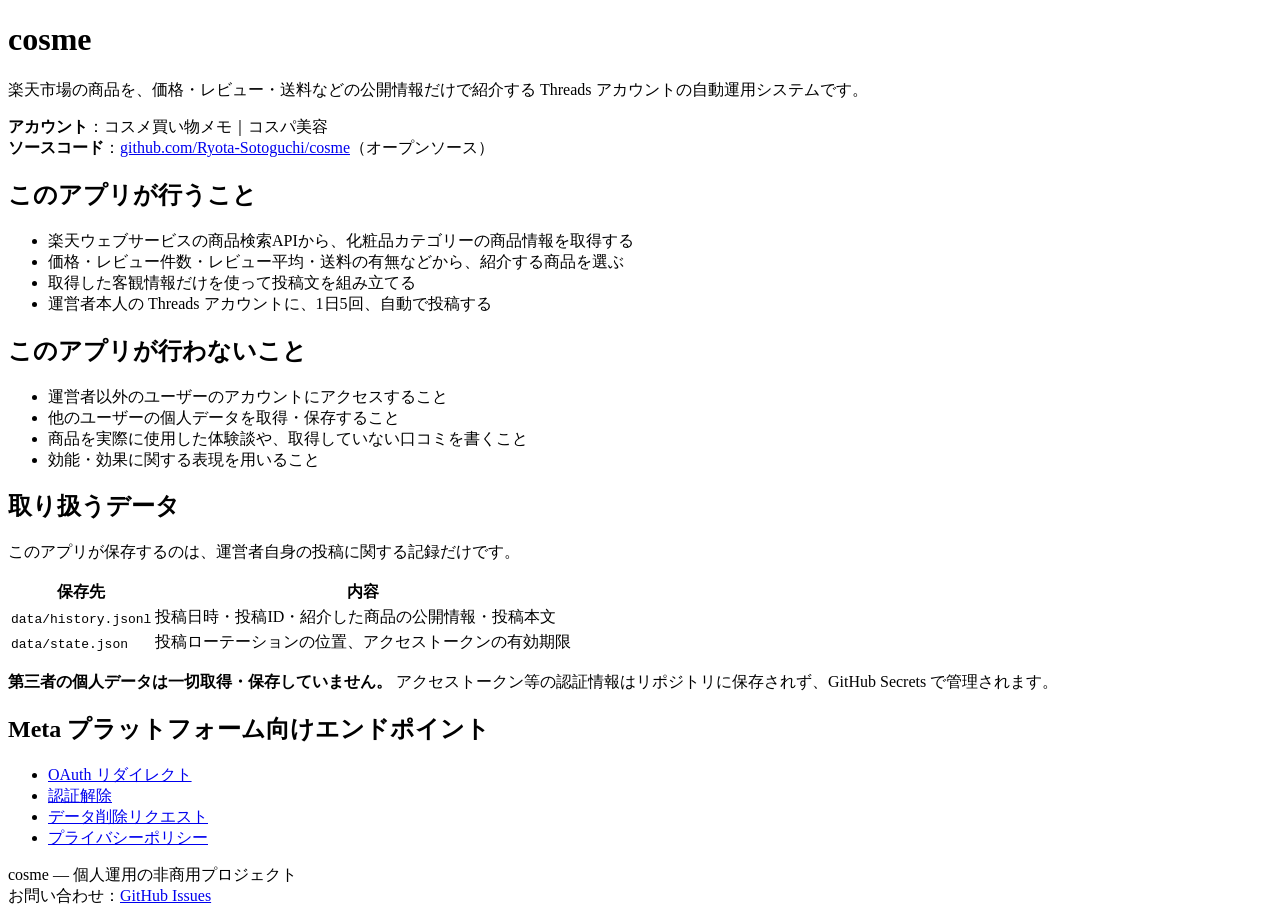
==== docs/index.html @ 3496ef86 "feat(docs): GitHub Pages で Meta 向けエンドポイントを公開 Meta の「Threads APIにアクセス」設定フォームは、OAuthリダイレクトURI・ 認証解除コール" ====
<!DOCTYPE html>
<html lang="ja">
<head>
<meta charset="utf-8">
<meta name="viewport" content="width=device-width, initial-scale=1">
<title>cosme — コスメ買い物メモ</title>
<link rel="stylesheet" href="/cosme/_style.css">
</head>
<body>
<main>

<h1>cosme</h1>
<p class="lead">楽天市場の商品を、価格・レビュー・送料などの公開情報だけで紹介する Threads アカウントの自動運用システムです。</p>

<div class="card">
  <strong>アカウント</strong>：コスメ買い物メモ｜コスパ美容<br>
  <strong>ソースコード</strong>：<a href="https://github.com/Ryota-Sotoguchi/cosme">github.com/Ryota-Sotoguchi/cosme</a>（オープンソース）
</div>

<h2>このアプリが行うこと</h2>
<ul>
  <li>楽天ウェブサービスの商品検索APIから、化粧品カテゴリーの商品情報を取得する</li>
  <li>価格・レビュー件数・レビュー平均・送料の有無などから、紹介する商品を選ぶ</li>
  <li>取得した客観情報だけを使って投稿文を組み立てる</li>
  <li>運営者本人の Threads アカウントに、1日5回、自動で投稿する</li>
</ul>

<h2>このアプリが行わないこと</h2>
<ul>
  <li>運営者以外のユーザーのアカウントにアクセスすること</li>
  <li>他のユーザーの個人データを取得・保存すること</li>
  <li>商品を実際に使用した体験談や、取得していない口コミを書くこと</li>
  <li>効能・効果に関する表現を用いること</li>
</ul>

<h2>取り扱うデータ</h2>
<p>このアプリが保存するのは、運営者自身の投稿に関する記録だけです。</p>
<table>
  <tr><th>保存先</th><th>内容</th></tr>
  <tr><td><code>data/history.jsonl</code></td><td>投稿日時・投稿ID・紹介した商品の公開情報・投稿本文</td></tr>
  <tr><td><code>data/state.json</code></td><td>投稿ローテーションの位置、アクセストークンの有効期限</td></tr>
</table>
<p><strong>第三者の個人データは一切取得・保存していません。</strong> アクセストークン等の認証情報はリポジトリに保存されず、GitHub Secrets で管理されます。</p>

<h2>Meta プラットフォーム向けエンドポイント</h2>
<ul>
  <li><a href="/cosme/oauth/callback/">OAuth リダイレクト</a></li>
  <li><a href="/cosme/deauthorize/">認証解除</a></li>
  <li><a href="/cosme/data-deletion/">データ削除リクエスト</a></li>
  <li><a href="/cosme/privacy/">プライバシーポリシー</a></li>
</ul>

<footer>
cosme — 個人運用の非商用プロジェクト<br>
お問い合わせ：<a href="https://github.com/Ryota-Sotoguchi/cosme/issues">GitHub Issues</a>
</footer>

</main>
</body>
</html>
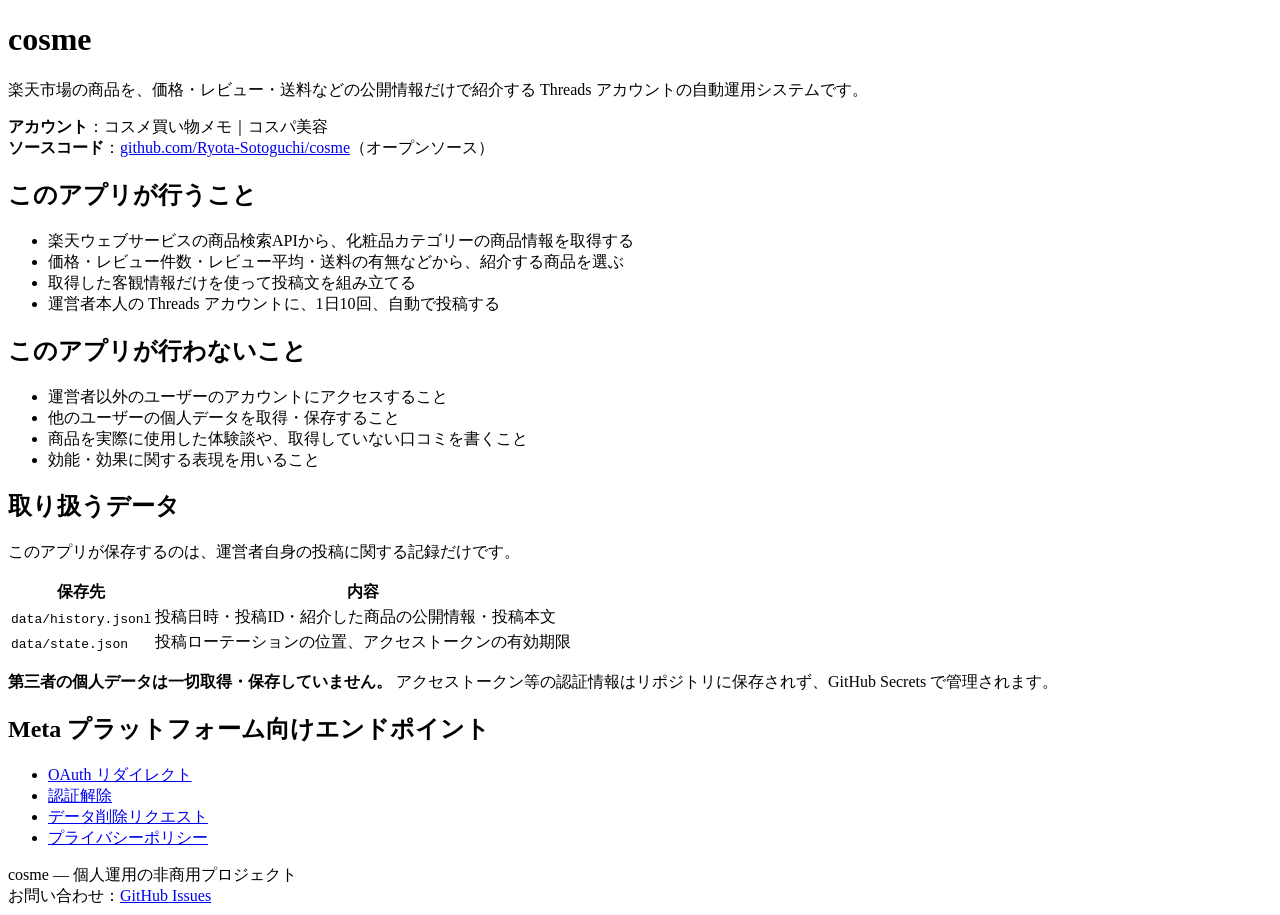
==== commit 900c7cc9: "fix(measure): 自己リプライを反応数から外し、リンクを1本目に出す 15日間の実測（101投稿・25,847表示・クリック5件・報酬48円）で 分かった2つの欠陥を直す。  ## 1. 反" ====
--- a/docs/index.html
+++ b/docs/index.html
@@ -22,7 +22,7 @@
   <li>楽天ウェブサービスの商品検索APIから、化粧品カテゴリーの商品情報を取得する</li>
   <li>価格・レビュー件数・レビュー平均・送料の有無などから、紹介する商品を選ぶ</li>
   <li>取得した客観情報だけを使って投稿文を組み立てる</li>
-  <li>運営者本人の Threads アカウントに、1日5回、自動で投稿する</li>
+  <li>運営者本人の Threads アカウントに、1日10回、自動で投稿する</li>
 </ul>
 
 <h2>このアプリが行わないこと</h2>
